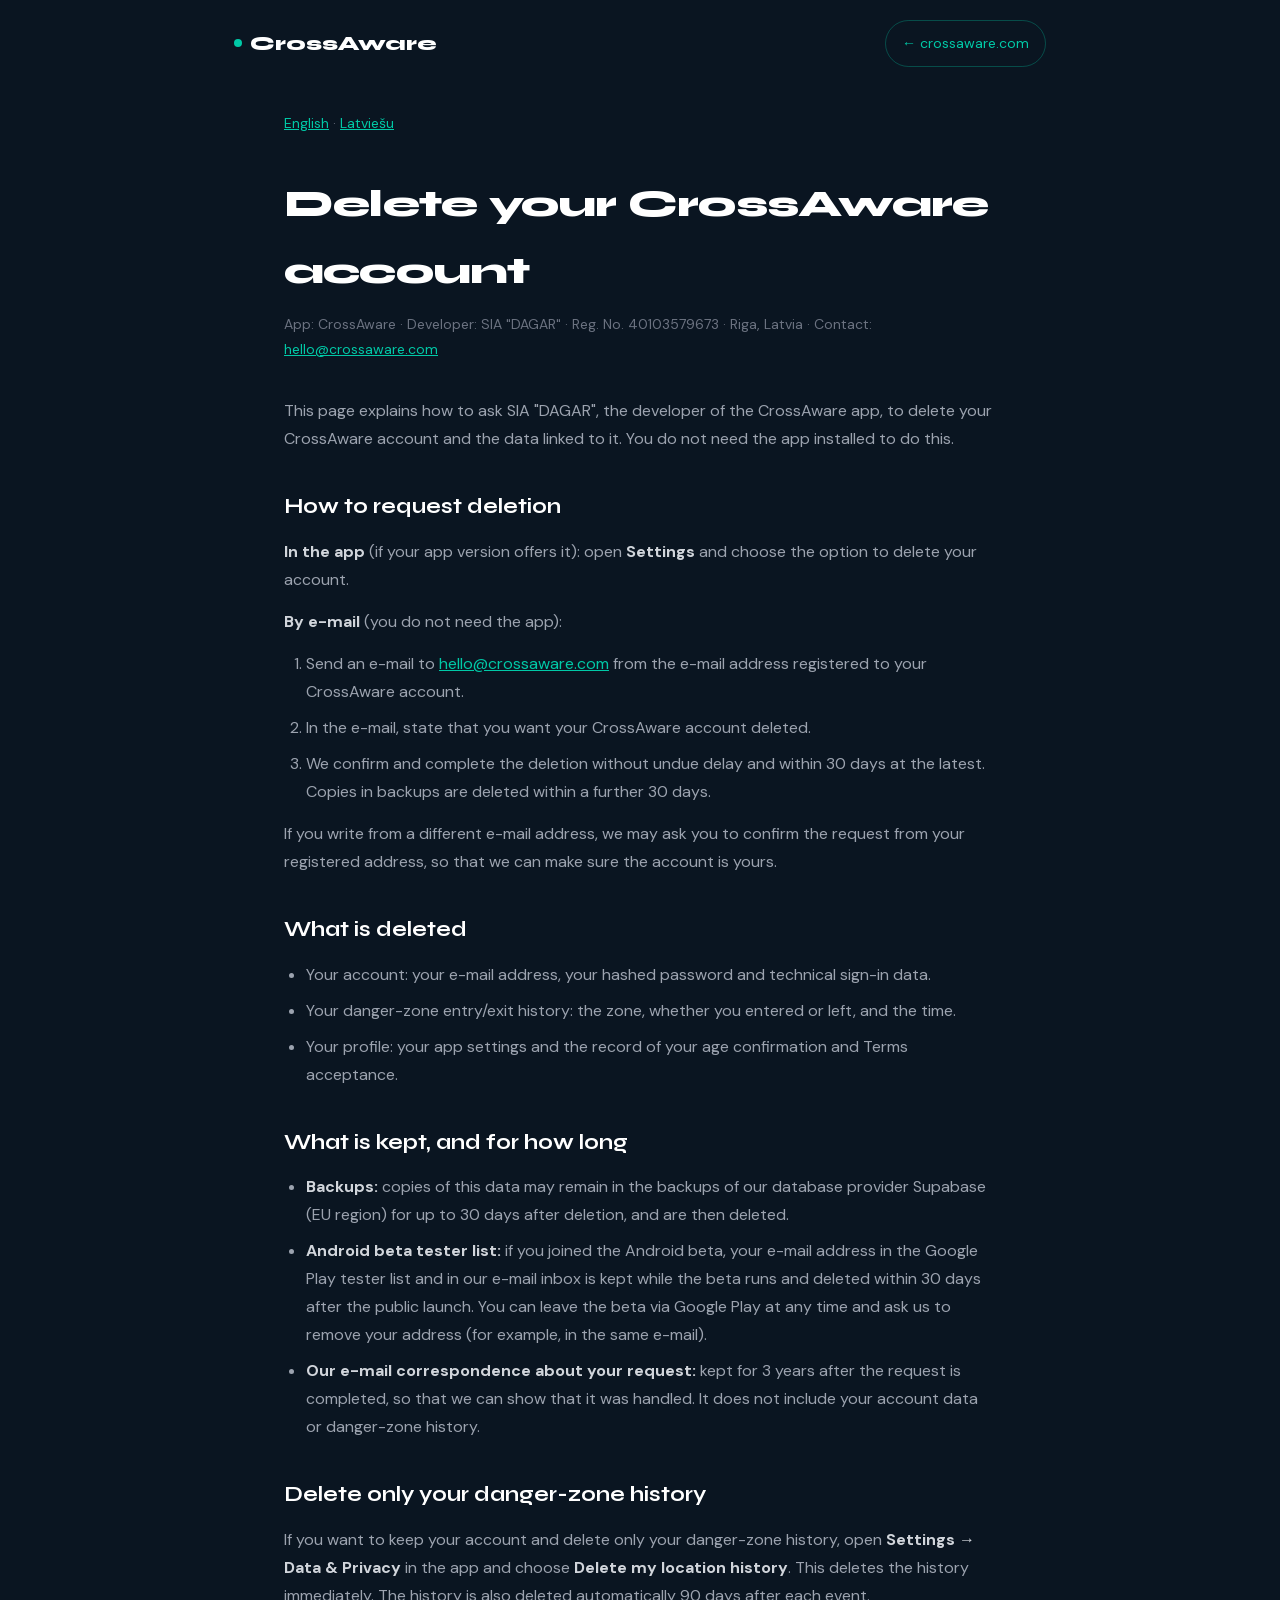
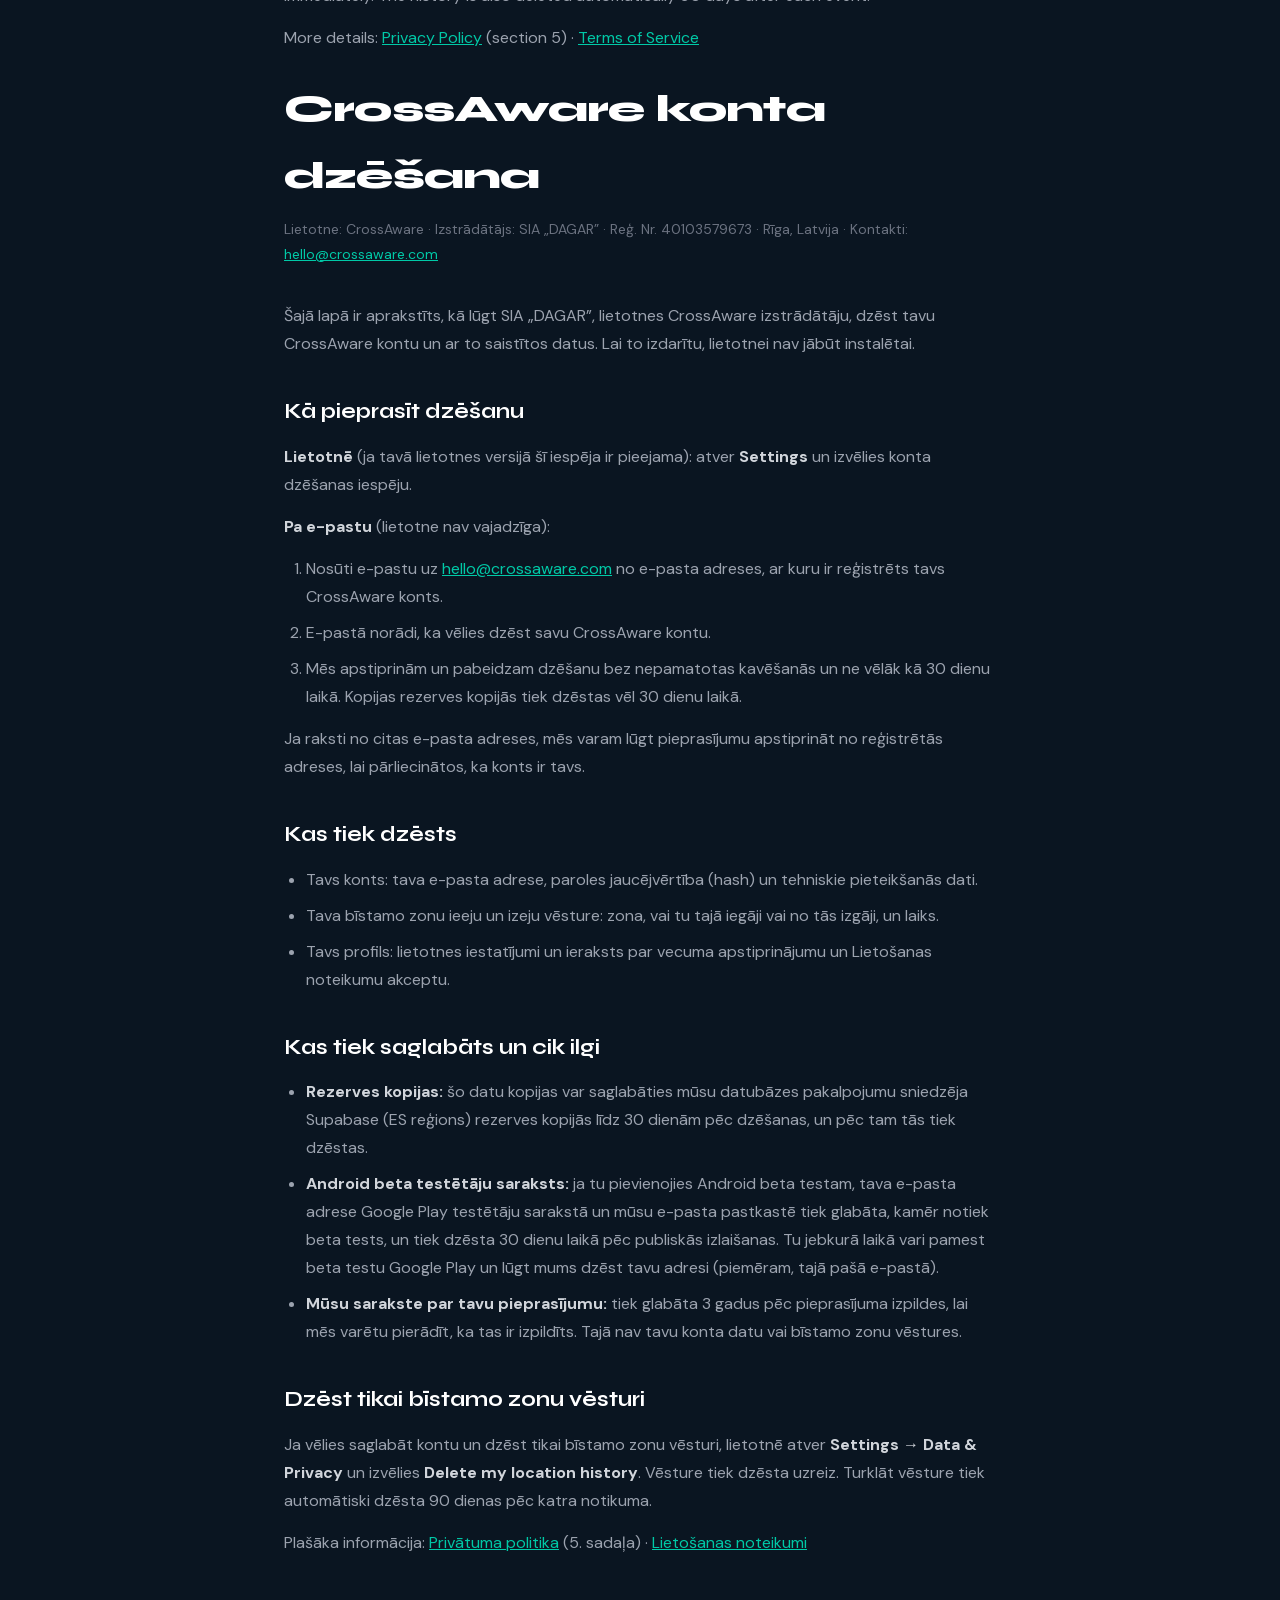
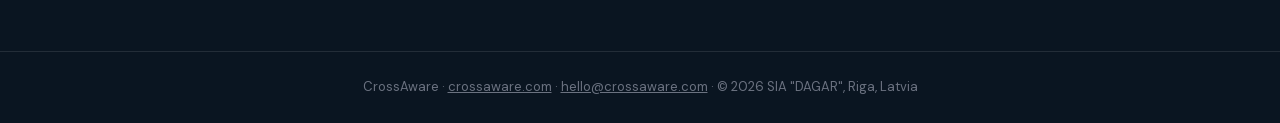
==== delete-account.html @ b70ab321 "Legal: add Latvian Terms 1.3 and Privacy 1.4 (/lv/) and account deletion page New pages from Tulks/L" ====
<!DOCTYPE html>
<html lang="en">
<head>
<meta charset="UTF-8">
<meta name="viewport" content="width=device-width, initial-scale=1.0">
<title>Delete your account · Konta dzēšana — CrossAware</title>
<meta name="description" content="How to request deletion of your CrossAware account (developer: SIA &quot;DAGAR&quot;) and what data is deleted. Kā pieprasīt CrossAware konta dzēšanu un kādi dati tiek dzēsti.">
<link rel="canonical" href="https://crossaware.com/delete-account.html">
<meta name="robots" content="index,follow">
<link href="/fonts/fonts.css" rel="stylesheet">
<style>
  :root{--navy:#0D1B2A;--navy2:#0A1521;--teal:#00C9A7;--blue:#2563EB;--muted:#9CA3AF;--dim:#6B7280;--border:rgba(255,255,255,0.1)}
  *{margin:0;padding:0;box-sizing:border-box}
  body{background:var(--navy2);color:#E5E7EB;font-family:'DM Sans',sans-serif;font-size:16px;line-height:1.75}
  nav{display:flex;align-items:center;justify-content:space-between;padding:20px 24px;max-width:860px;margin:0 auto}
  .logo{display:flex;align-items:center;gap:8px;font-family:'Syne',sans-serif;font-weight:800;font-size:19px;color:#fff;text-decoration:none}
  .logo .dot{width:8px;height:8px;border-radius:50%;background:var(--teal)}
  nav a.back{color:var(--teal);text-decoration:none;font-size:14px;padding:10px 16px;border:1px solid rgba(0,201,167,0.3);border-radius:100px}
  main{max-width:760px;margin:0 auto;padding:24px 24px 80px}
  h1{font-family:'Syne',sans-serif;font-size:clamp(28px,5vw,38px);font-weight:800;color:#fff;letter-spacing:-0.02em;margin:24px 0 8px}
  .meta{color:var(--dim);font-size:14px;margin-bottom:36px}
  .tldr{background:rgba(0,201,167,0.08);border:1px solid rgba(0,201,167,0.3);border-radius:16px;padding:20px 22px;margin-bottom:36px}
  .tldr b{color:var(--teal)}
  h2{font-family:'Syne',sans-serif;font-size:21px;font-weight:700;color:#fff;margin:36px 0 12px}
  p{color:var(--muted);margin-bottom:14px}
  ul,ol{margin:0 0 14px 22px;color:var(--muted)}
  li{margin-bottom:8px}
  b,strong{color:#D1D5DB}
  a{color:var(--teal)}
  table{width:100%;border-collapse:collapse;margin:16px 0 20px;font-size:14px}
  th{background:rgba(255,255,255,0.06);color:#fff;text-align:left;padding:10px 12px;border:1px solid var(--border)}
  td{padding:10px 12px;border:1px solid var(--border);color:var(--muted);vertical-align:top}
  .warn{background:rgba(239,68,68,0.08);border:1px solid rgba(239,68,68,0.4);border-radius:16px;padding:20px 22px;margin:20px 0}
  .warn b{color:#FCA5A5}
  footer{border-top:1px solid var(--border);padding:24px;text-align:center;color:var(--dim);font-size:13px}
  footer a{color:var(--dim)}
  @media(max-width:640px){table{font-size:12.5px}th,td{padding:8px}}
</style>

</head>
<body>
<nav>
  <a class="logo" href="/"><span class="dot"></span>CrossAware</a>
  <a class="back" href="/">← crossaware.com</a>
</nav>
<main>
  <div class="meta"><a href="#en">English</a> · <a href="#lv">Latviešu</a></div>

  <section id="en">
  <h1>Delete your CrossAware account</h1>
  <div class="meta">App: CrossAware · Developer: SIA "DAGAR" · Reg. No. 40103579673 · Riga, Latvia · Contact: <a href="mailto:hello@crossaware.com">hello@crossaware.com</a></div>

  <p>This page explains how to ask SIA "DAGAR", the developer of the CrossAware app, to delete your CrossAware account and the data linked to it. You do not need the app installed to do this.</p>

  <h2>How to request deletion</h2>
  <p><b>In the app</b> (if your app version offers it): open <b>Settings</b> and choose the option to delete your account.</p>
  <p><b>By e-mail</b> (you do not need the app):</p>
  <ol>
    <li>Send an e-mail to <a href="mailto:hello@crossaware.com">hello@crossaware.com</a> from the e-mail address registered to your CrossAware account.</li>
    <li>In the e-mail, state that you want your CrossAware account deleted.</li>
    <li>We confirm and complete the deletion without undue delay and within 30 days at the latest. Copies in backups are deleted within a further 30 days.</li>
  </ol>
  <p>If you write from a different e-mail address, we may ask you to confirm the request from your registered address, so that we can make sure the account is yours.</p>

  <h2>What is deleted</h2>
  <ul>
    <li>Your account: your e-mail address, your hashed password and technical sign-in data.</li>
    <li>Your danger-zone entry/exit history: the zone, whether you entered or left, and the time.</li>
    <li>Your profile: your app settings and the record of your age confirmation and Terms acceptance.</li>
  </ul>

  <h2>What is kept, and for how long</h2>
  <ul>
    <li><b>Backups:</b> copies of this data may remain in the backups of our database provider Supabase (EU region) for up to 30 days after deletion, and are then deleted.</li>
    <li><b>Android beta tester list:</b> if you joined the Android beta, your e-mail address in the Google Play tester list and in our e-mail inbox is kept while the beta runs and deleted within 30 days after the public launch. You can leave the beta via Google Play at any time and ask us to remove your address (for example, in the same e-mail).</li>
    <li><b>Our e-mail correspondence about your request:</b> kept for 3 years after the request is completed, so that we can show that it was handled. It does not include your account data or danger-zone history.</li>
  </ul>

  <h2>Delete only your danger-zone history</h2>
  <p>If you want to keep your account and delete only your danger-zone history, open <b>Settings &rarr; Data &amp; Privacy</b> in the app and choose <b>Delete my location history</b>. This deletes the history immediately. The history is also deleted automatically 90 days after each event.</p>

  <p>More details: <a href="/privacy.html">Privacy Policy</a> (section 5) · <a href="/terms.html">Terms of Service</a></p>
  </section>

  <section id="lv" lang="lv">
  <h1>CrossAware konta dzēšana</h1>
  <div class="meta">Lietotne: CrossAware · Izstrādātājs: SIA „DAGAR” · Reģ. Nr. 40103579673 · Rīga, Latvija · Kontakti: <a href="mailto:hello@crossaware.com">hello@crossaware.com</a></div>

  <p>Šajā lapā ir aprakstīts, kā lūgt SIA „DAGAR”, lietotnes CrossAware izstrādātāju, dzēst tavu CrossAware kontu un ar to saistītos datus. Lai to izdarītu, lietotnei nav jābūt instalētai.</p>

  <h2>Kā pieprasīt dzēšanu</h2>
  <p><b>Lietotnē</b> (ja tavā lietotnes versijā šī iespēja ir pieejama): atver <b>Settings</b> un izvēlies konta dzēšanas iespēju.</p>
  <p><b>Pa e-pastu</b> (lietotne nav vajadzīga):</p>
  <ol>
    <li>Nosūti e-pastu uz <a href="mailto:hello@crossaware.com">hello@crossaware.com</a> no e-pasta adreses, ar kuru ir reģistrēts tavs CrossAware konts.</li>
    <li>E-pastā norādi, ka vēlies dzēst savu CrossAware kontu.</li>
    <li>Mēs apstiprinām un pabeidzam dzēšanu bez nepamatotas kavēšanās un ne vēlāk kā 30 dienu laikā. Kopijas rezerves kopijās tiek dzēstas vēl 30 dienu laikā.</li>
  </ol>
  <p>Ja raksti no citas e-pasta adreses, mēs varam lūgt pieprasījumu apstiprināt no reģistrētās adreses, lai pārliecinātos, ka konts ir tavs.</p>

  <h2>Kas tiek dzēsts</h2>
  <ul>
    <li>Tavs konts: tava e-pasta adrese, paroles jaucējvērtība (hash) un tehniskie pieteikšanās dati.</li>
    <li>Tava bīstamo zonu ieeju un izeju vēsture: zona, vai tu tajā iegāji vai no tās izgāji, un laiks.</li>
    <li>Tavs profils: lietotnes iestatījumi un ieraksts par vecuma apstiprinājumu un Lietošanas noteikumu akceptu.</li>
  </ul>

  <h2>Kas tiek saglabāts un cik ilgi</h2>
  <ul>
    <li><b>Rezerves kopijas:</b> šo datu kopijas var saglabāties mūsu datubāzes pakalpojumu sniedzēja Supabase (ES reģions) rezerves kopijās līdz 30 dienām pēc dzēšanas, un pēc tam tās tiek dzēstas.</li>
    <li><b>Android beta testētāju saraksts:</b> ja tu pievienojies Android beta testam, tava e-pasta adrese Google Play testētāju sarakstā un mūsu e-pasta pastkastē tiek glabāta, kamēr notiek beta tests, un tiek dzēsta 30 dienu laikā pēc publiskās izlaišanas. Tu jebkurā laikā vari pamest beta testu Google Play un lūgt mums dzēst tavu adresi (piemēram, tajā pašā e-pastā).</li>
    <li><b>Mūsu sarakste par tavu pieprasījumu:</b> tiek glabāta 3 gadus pēc pieprasījuma izpildes, lai mēs varētu pierādīt, ka tas ir izpildīts. Tajā nav tavu konta datu vai bīstamo zonu vēstures.</li>
  </ul>

  <h2>Dzēst tikai bīstamo zonu vēsturi</h2>
  <p>Ja vēlies saglabāt kontu un dzēst tikai bīstamo zonu vēsturi, lietotnē atver <b>Settings &rarr; Data &amp; Privacy</b> un izvēlies <b>Delete my location history</b>. Vēsture tiek dzēsta uzreiz. Turklāt vēsture tiek automātiski dzēsta 90 dienas pēc katra notikuma.</p>

  <p>Plašāka informācija: <a href="/lv/privacy.html">Privātuma politika</a> (5. sadaļa) · <a href="/lv/terms.html">Lietošanas noteikumi</a></p>
  </section>
</main>
<footer>CrossAware · <a href="/">crossaware.com</a> · <a href="mailto:hello@crossaware.com">hello@crossaware.com</a> · © 2026 SIA "DAGAR", Riga, Latvia</footer>
</body>
</html>
---- fonts/fonts.css ----
/* Self-hosted fonts (SIL OFL 1.1, see OFL-*.txt). No requests to Google. */
@font-face { font-family: 'DM Sans'; font-style: normal; font-weight: 300 700; font-display: swap; src: url(dm-sans-latin-ext.woff2) format('woff2'); unicode-range: U+0100-02BA, U+02BD-02C5, U+02C7-02CC, U+02CE-02D7, U+02DD-02FF, U+0304, U+0308, U+0329, U+1D00-1DBF, U+1E00-1E9F, U+1EF2-1EFF, U+2020, U+20A0-20AB, U+20AD-20C0, U+2113, U+2C60-2C7F, U+A720-A7FF; }
@font-face { font-family: 'DM Sans'; font-style: normal; font-weight: 300 700; font-display: swap; src: url(dm-sans-latin.woff2) format('woff2'); unicode-range: U+0000-00FF, U+0131, U+0152-0153, U+02BB-02BC, U+02C6, U+02DA, U+02DC, U+0304, U+0308, U+0329, U+2000-206F, U+20AC, U+2122, U+2191, U+2193, U+2212, U+2215, U+FEFF, U+FFFD; }
@font-face { font-family: 'Syne'; font-style: normal; font-weight: 700 800; font-display: swap; src: url(syne-latin-ext.woff2) format('woff2'); unicode-range: U+0100-02BA, U+02BD-02C5, U+02C7-02CC, U+02CE-02D7, U+02DD-02FF, U+0304, U+0308, U+0329, U+1D00-1DBF, U+1E00-1E9F, U+1EF2-1EFF, U+2020, U+20A0-20AB, U+20AD-20C0, U+2113, U+2C60-2C7F, U+A720-A7FF; }
@font-face { font-family: 'Syne'; font-style: normal; font-weight: 700 800; font-display: swap; src: url(syne-latin.woff2) format('woff2'); unicode-range: U+0000-00FF, U+0131, U+0152-0153, U+02BB-02BC, U+02C6, U+02DA, U+02DC, U+0304, U+0308, U+0329, U+2000-206F, U+20AC, U+2122, U+2191, U+2193, U+2212, U+2215, U+FEFF, U+FFFD; }
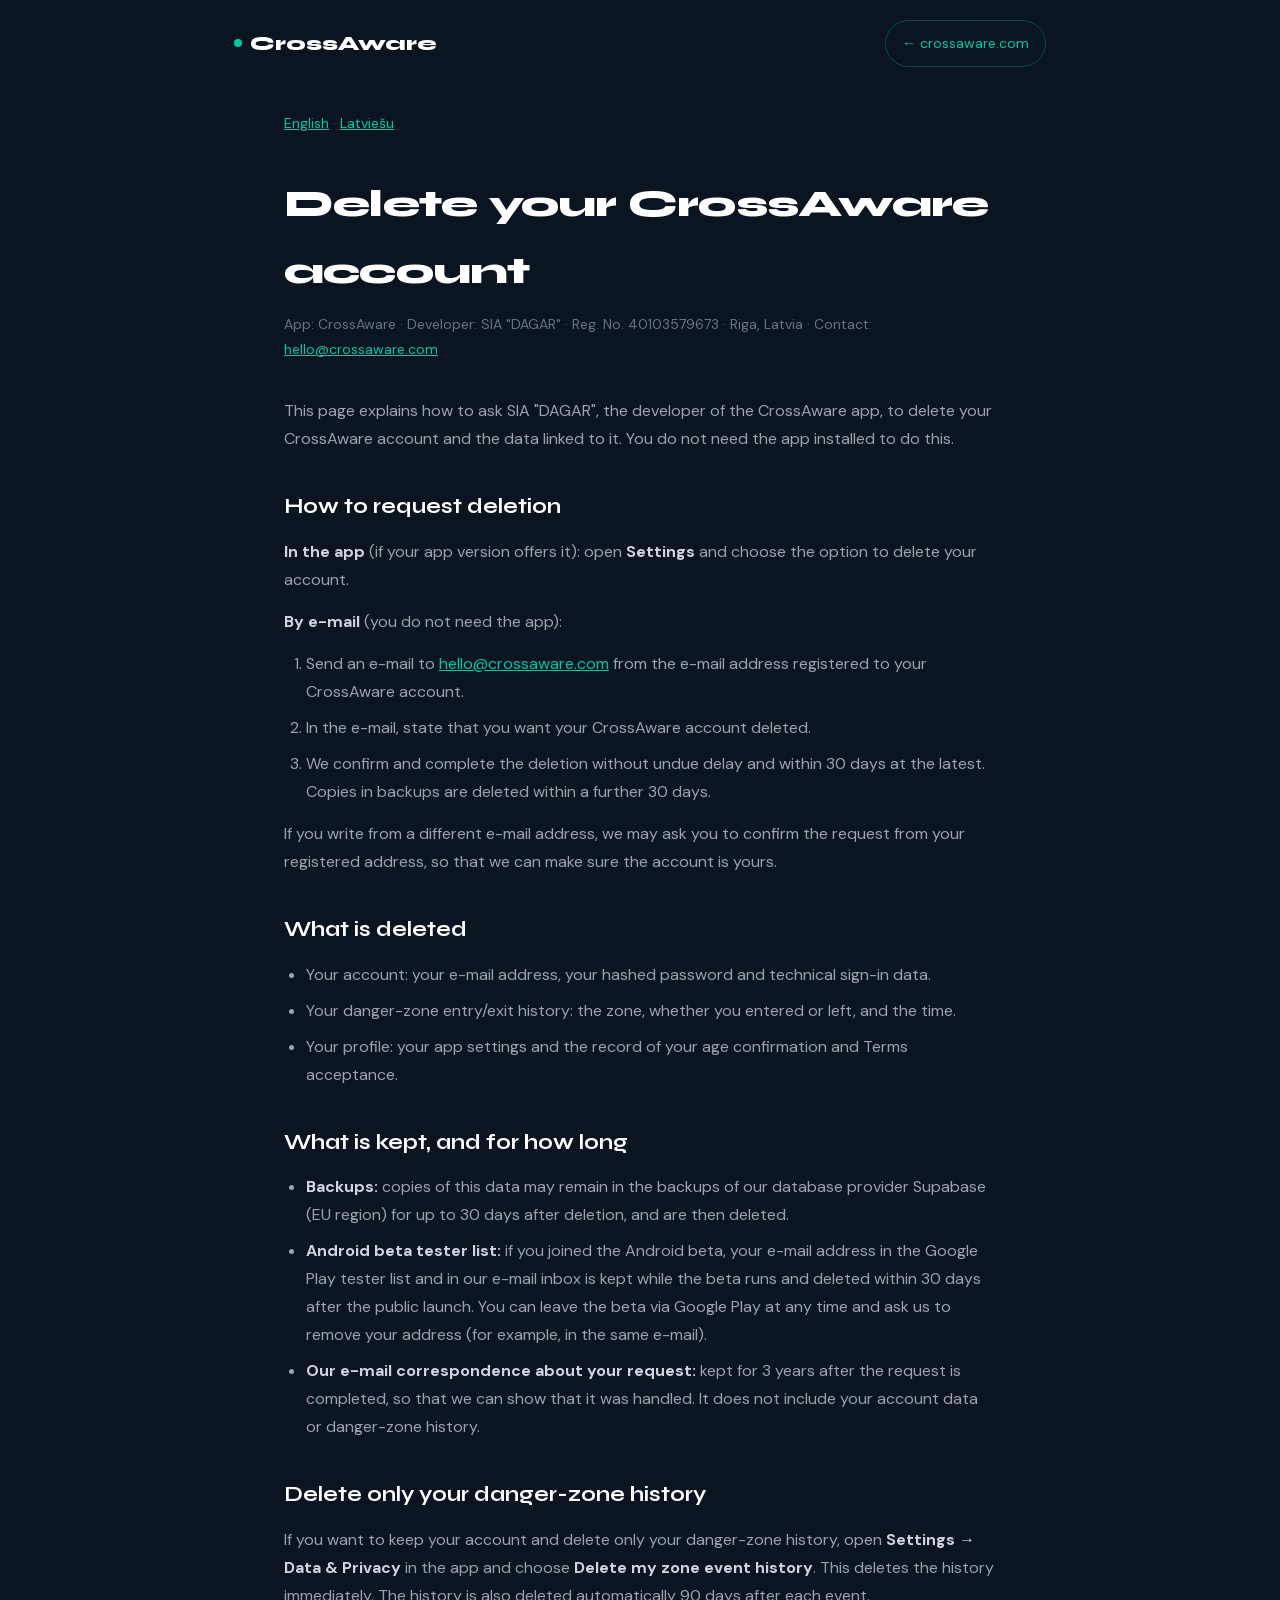
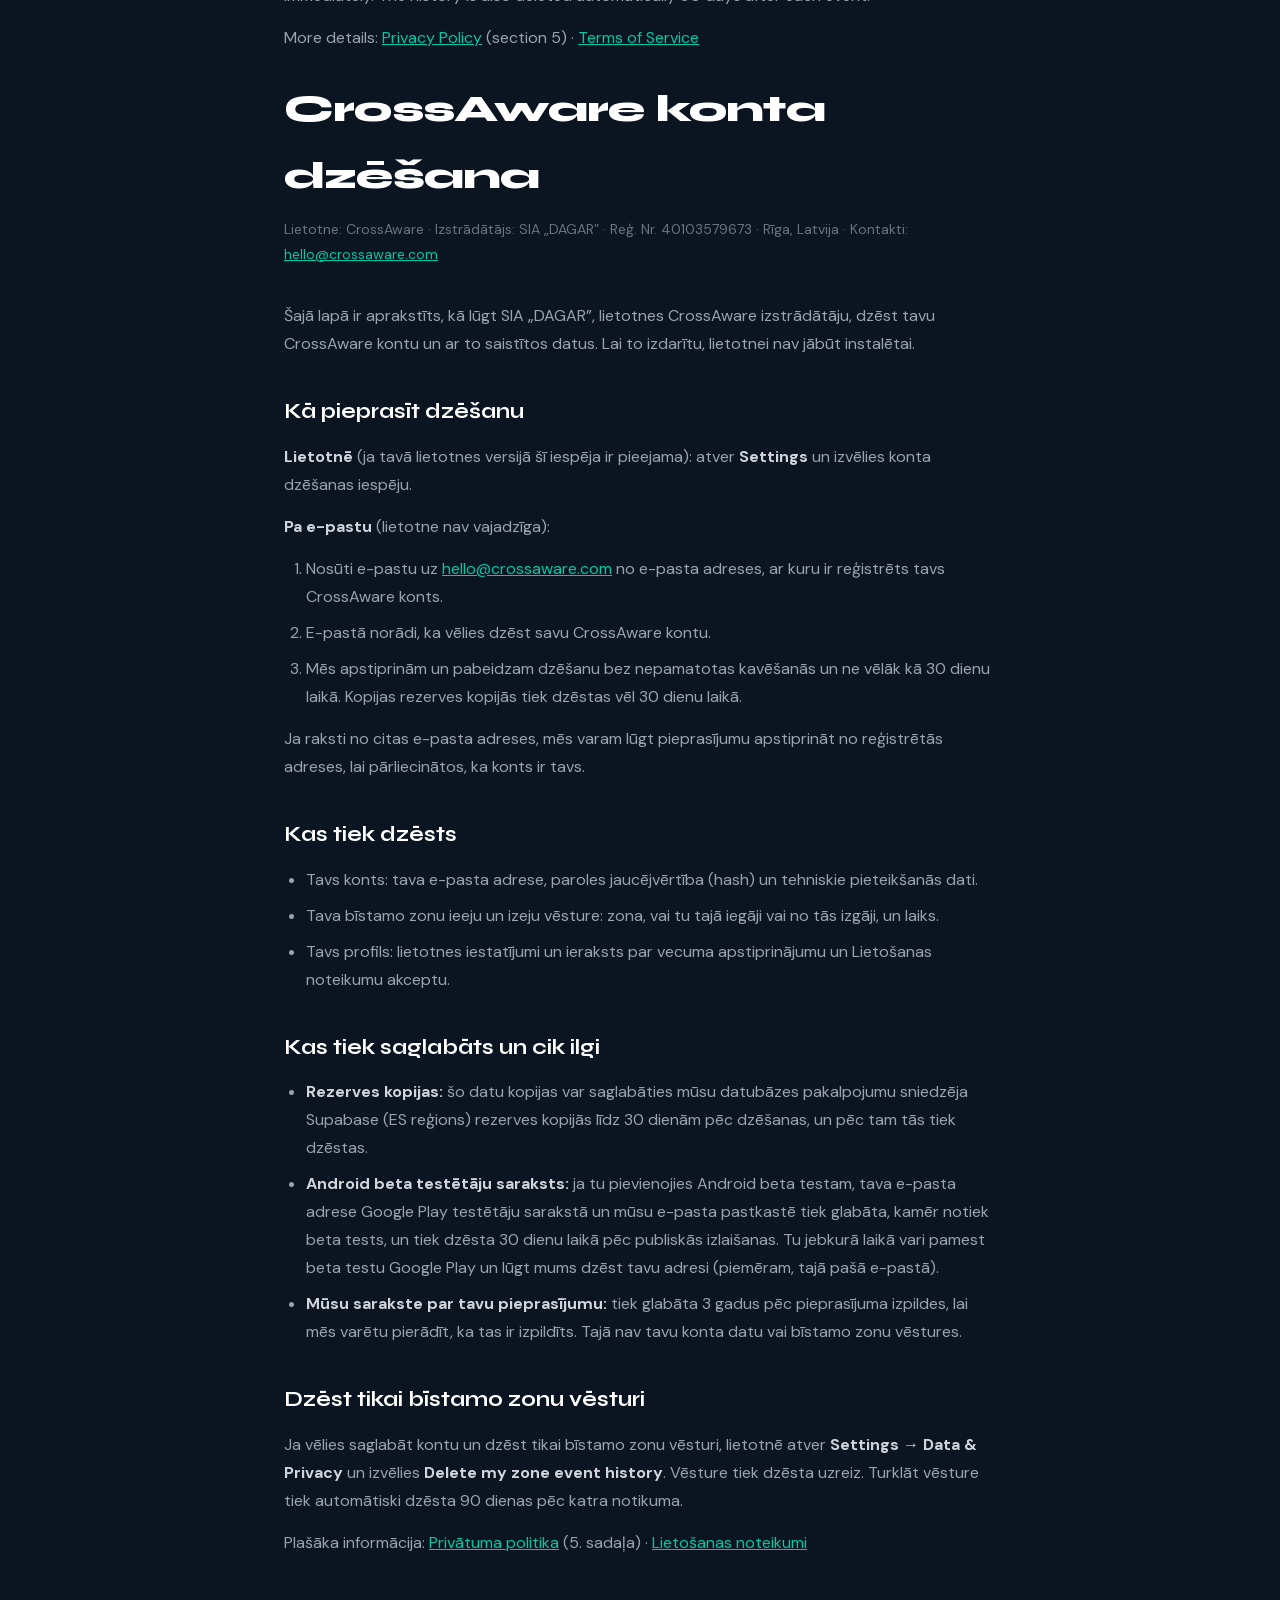
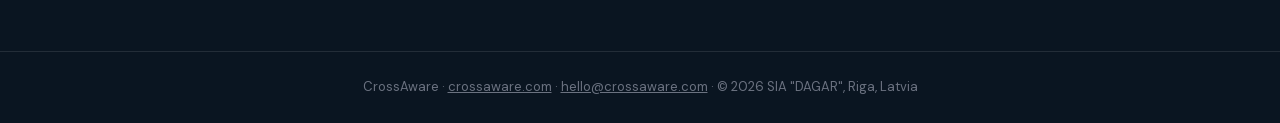
==== commit d032b35a: "delete-account: cite renamed app button "Delete my zone event history" The app's Settings > Data & P" ====
--- a/delete-account.html
+++ b/delete-account.html
@@ -77,7 +77,7 @@
   </ul>
 
   <h2>Delete only your danger-zone history</h2>
-  <p>If you want to keep your account and delete only your danger-zone history, open <b>Settings &rarr; Data &amp; Privacy</b> in the app and choose <b>Delete my location history</b>. This deletes the history immediately. The history is also deleted automatically 90 days after each event.</p>
+  <p>If you want to keep your account and delete only your danger-zone history, open <b>Settings &rarr; Data &amp; Privacy</b> in the app and choose <b>Delete my zone event history</b>. This deletes the history immediately. The history is also deleted automatically 90 days after each event.</p>
 
   <p>More details: <a href="/privacy.html">Privacy Policy</a> (section 5) · <a href="/terms.html">Terms of Service</a></p>
   </section>
@@ -113,7 +113,7 @@
   </ul>
 
   <h2>Dzēst tikai bīstamo zonu vēsturi</h2>
-  <p>Ja vēlies saglabāt kontu un dzēst tikai bīstamo zonu vēsturi, lietotnē atver <b>Settings &rarr; Data &amp; Privacy</b> un izvēlies <b>Delete my location history</b>. Vēsture tiek dzēsta uzreiz. Turklāt vēsture tiek automātiski dzēsta 90 dienas pēc katra notikuma.</p>
+  <p>Ja vēlies saglabāt kontu un dzēst tikai bīstamo zonu vēsturi, lietotnē atver <b>Settings &rarr; Data &amp; Privacy</b> un izvēlies <b>Delete my zone event history</b>. Vēsture tiek dzēsta uzreiz. Turklāt vēsture tiek automātiski dzēsta 90 dienas pēc katra notikuma.</p>
 
   <p>Plašāka informācija: <a href="/lv/privacy.html">Privātuma politika</a> (5. sadaļa) · <a href="/lv/terms.html">Lietošanas noteikumi</a></p>
   </section>
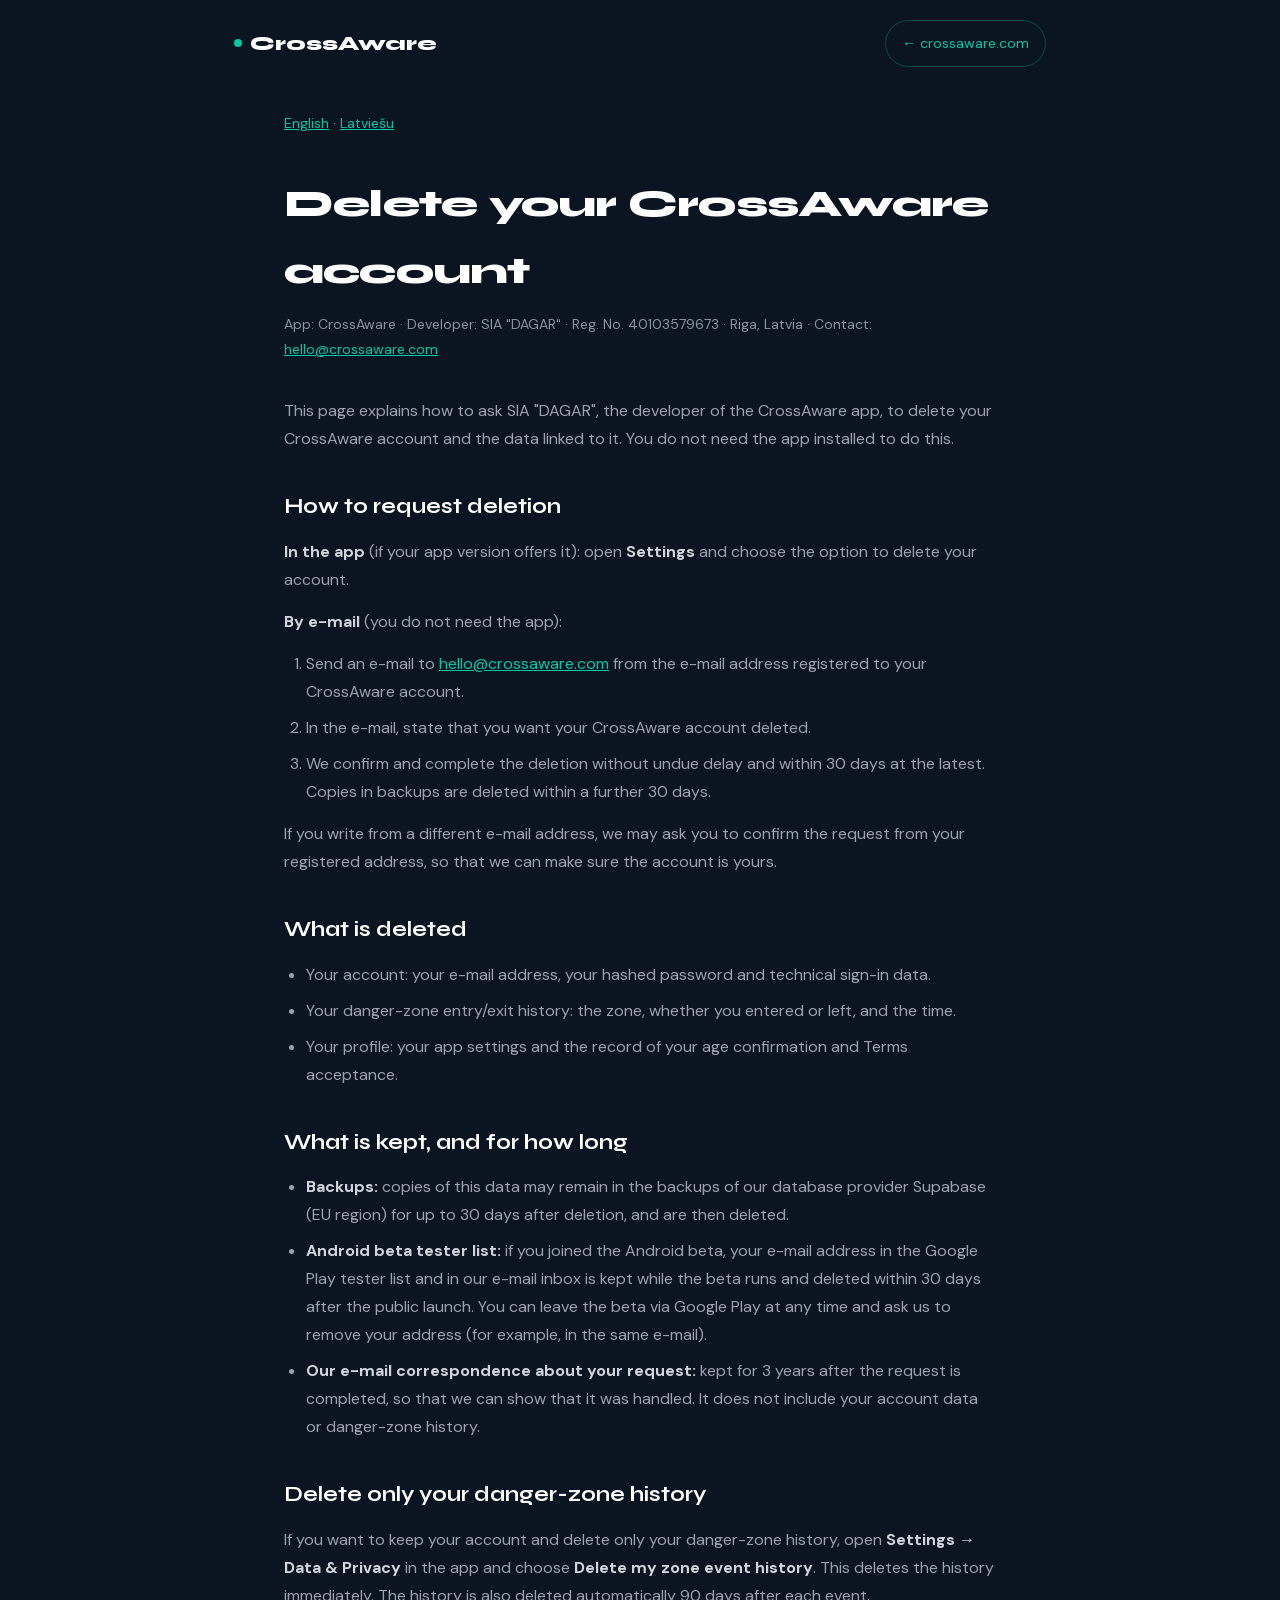
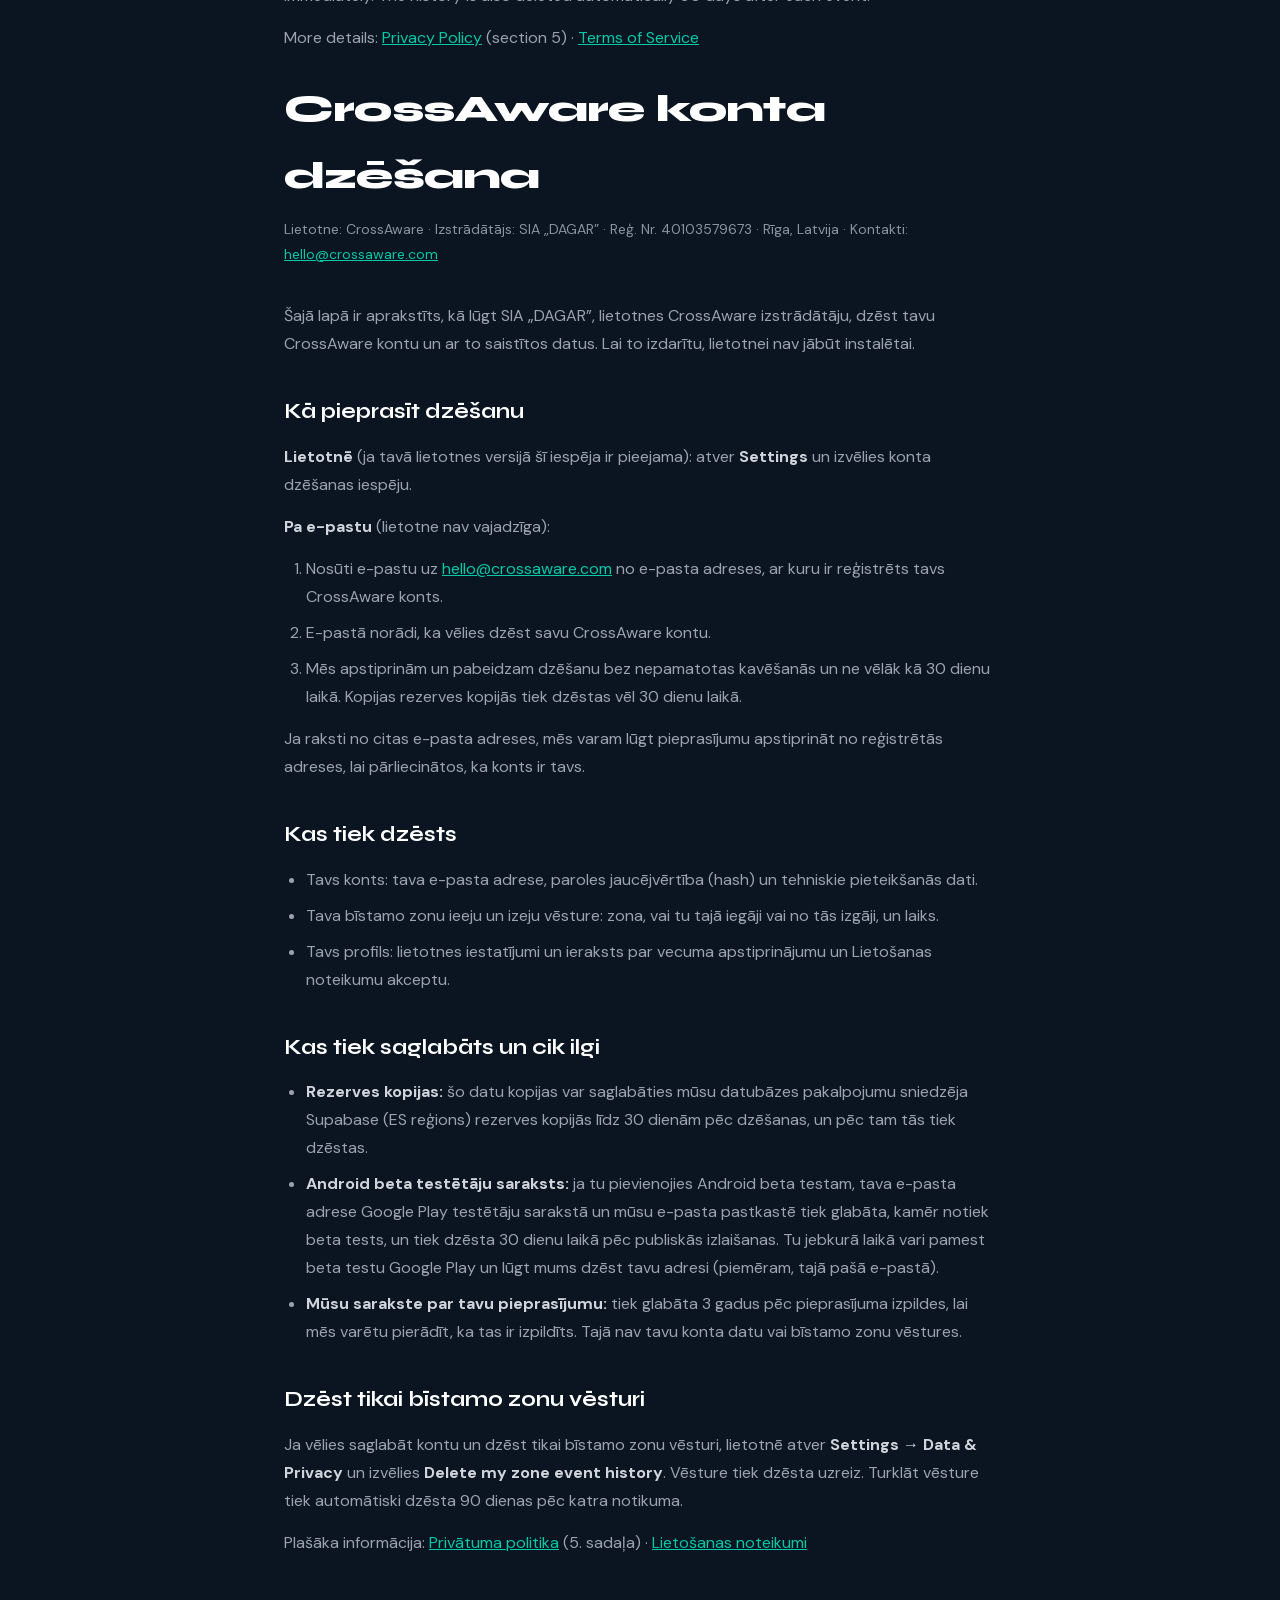
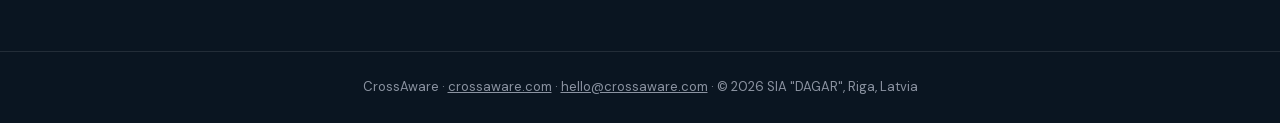
==== commit 8aa3b51f: "Contrast: all text meets WCAG AA (axe/Lighthouse color-contrast clean) - --muted #6B7280 -> #8B93A1 " ====
--- a/delete-account.html
+++ b/delete-account.html
@@ -9,7 +9,7 @@
 <meta name="robots" content="index,follow">
 <link href="/fonts/fonts.css" rel="stylesheet">
 <style>
-  :root{--navy:#0D1B2A;--navy2:#0A1521;--teal:#00C9A7;--blue:#2563EB;--muted:#9CA3AF;--dim:#6B7280;--border:rgba(255,255,255,0.1)}
+  :root{--navy:#0D1B2A;--navy2:#0A1521;--teal:#00C9A7;--blue:#2563EB;--muted:#9CA3AF;--dim:#8B93A1;--border:rgba(255,255,255,0.1)}
   *{margin:0;padding:0;box-sizing:border-box}
   body{background:var(--navy2);color:#E5E7EB;font-family:'DM Sans',sans-serif;font-size:16px;line-height:1.75}
   nav{display:flex;align-items:center;justify-content:space-between;padding:20px 24px;max-width:860px;margin:0 auto}
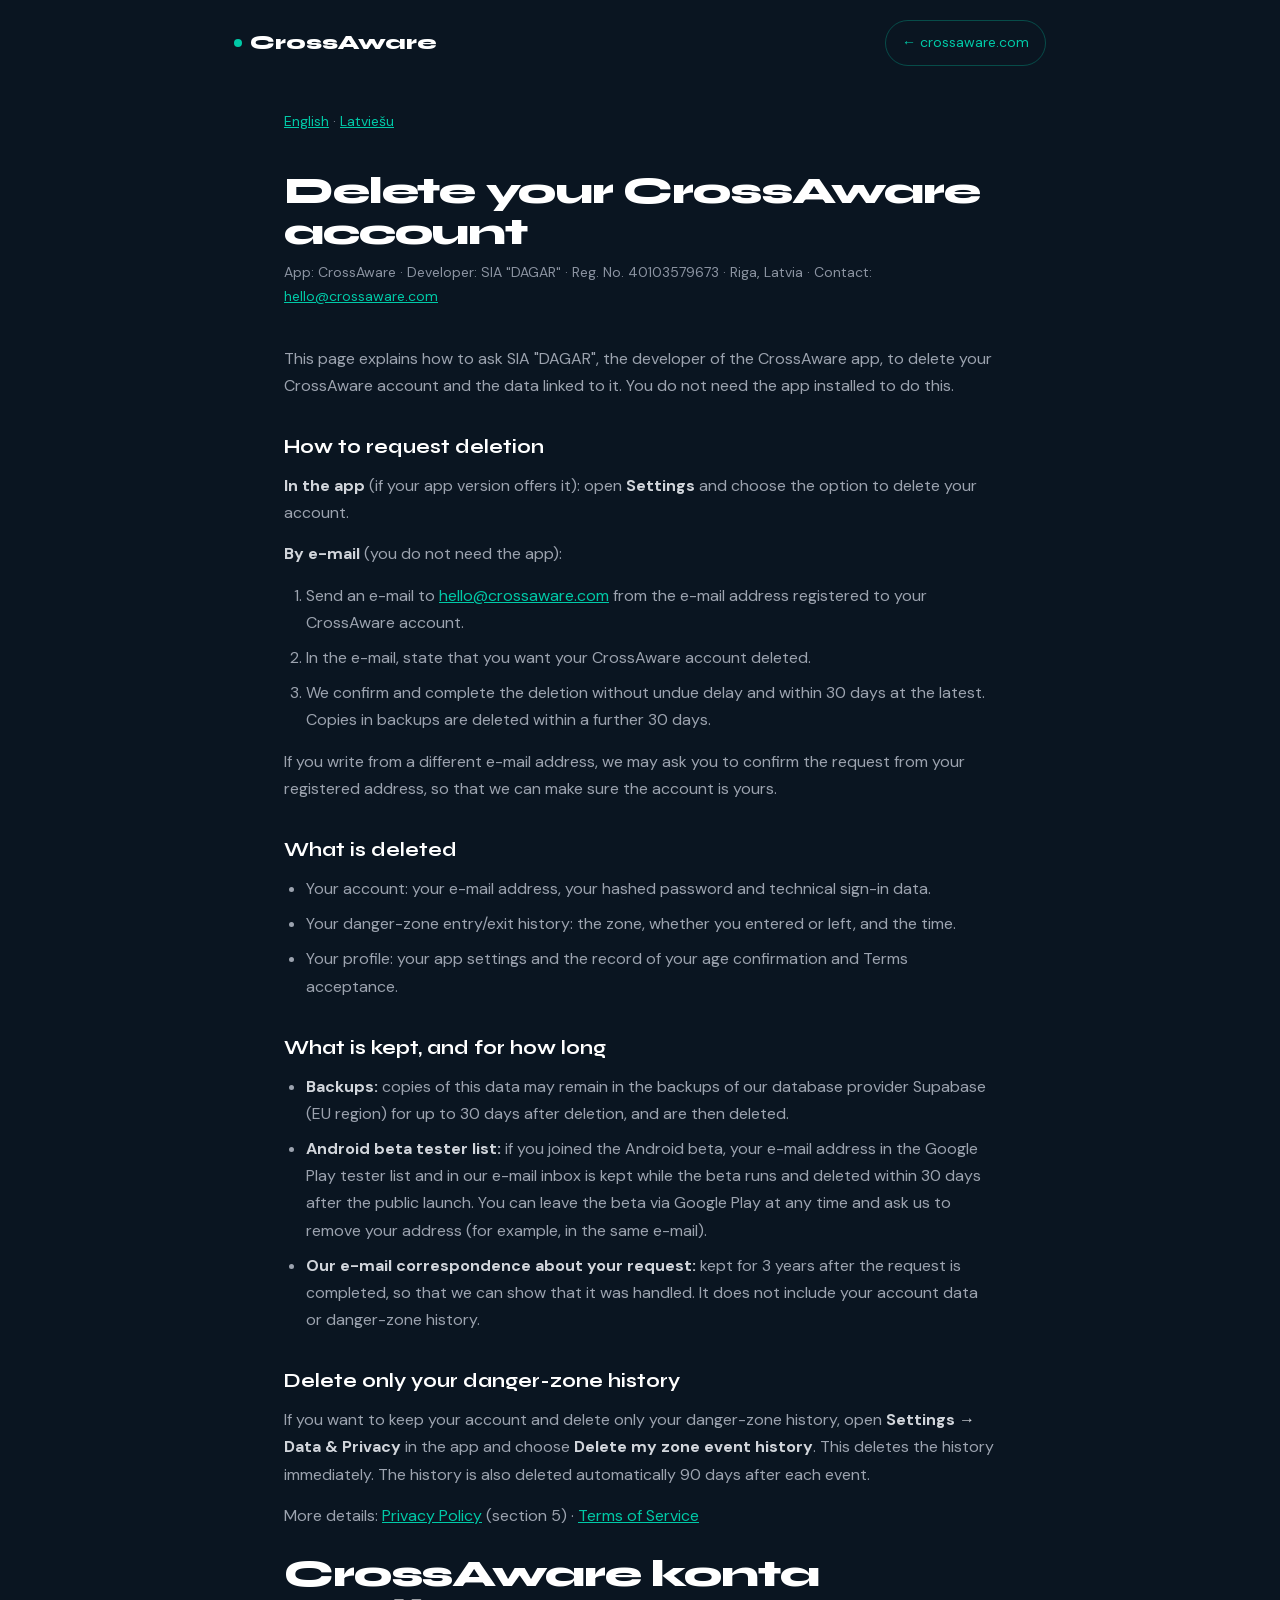
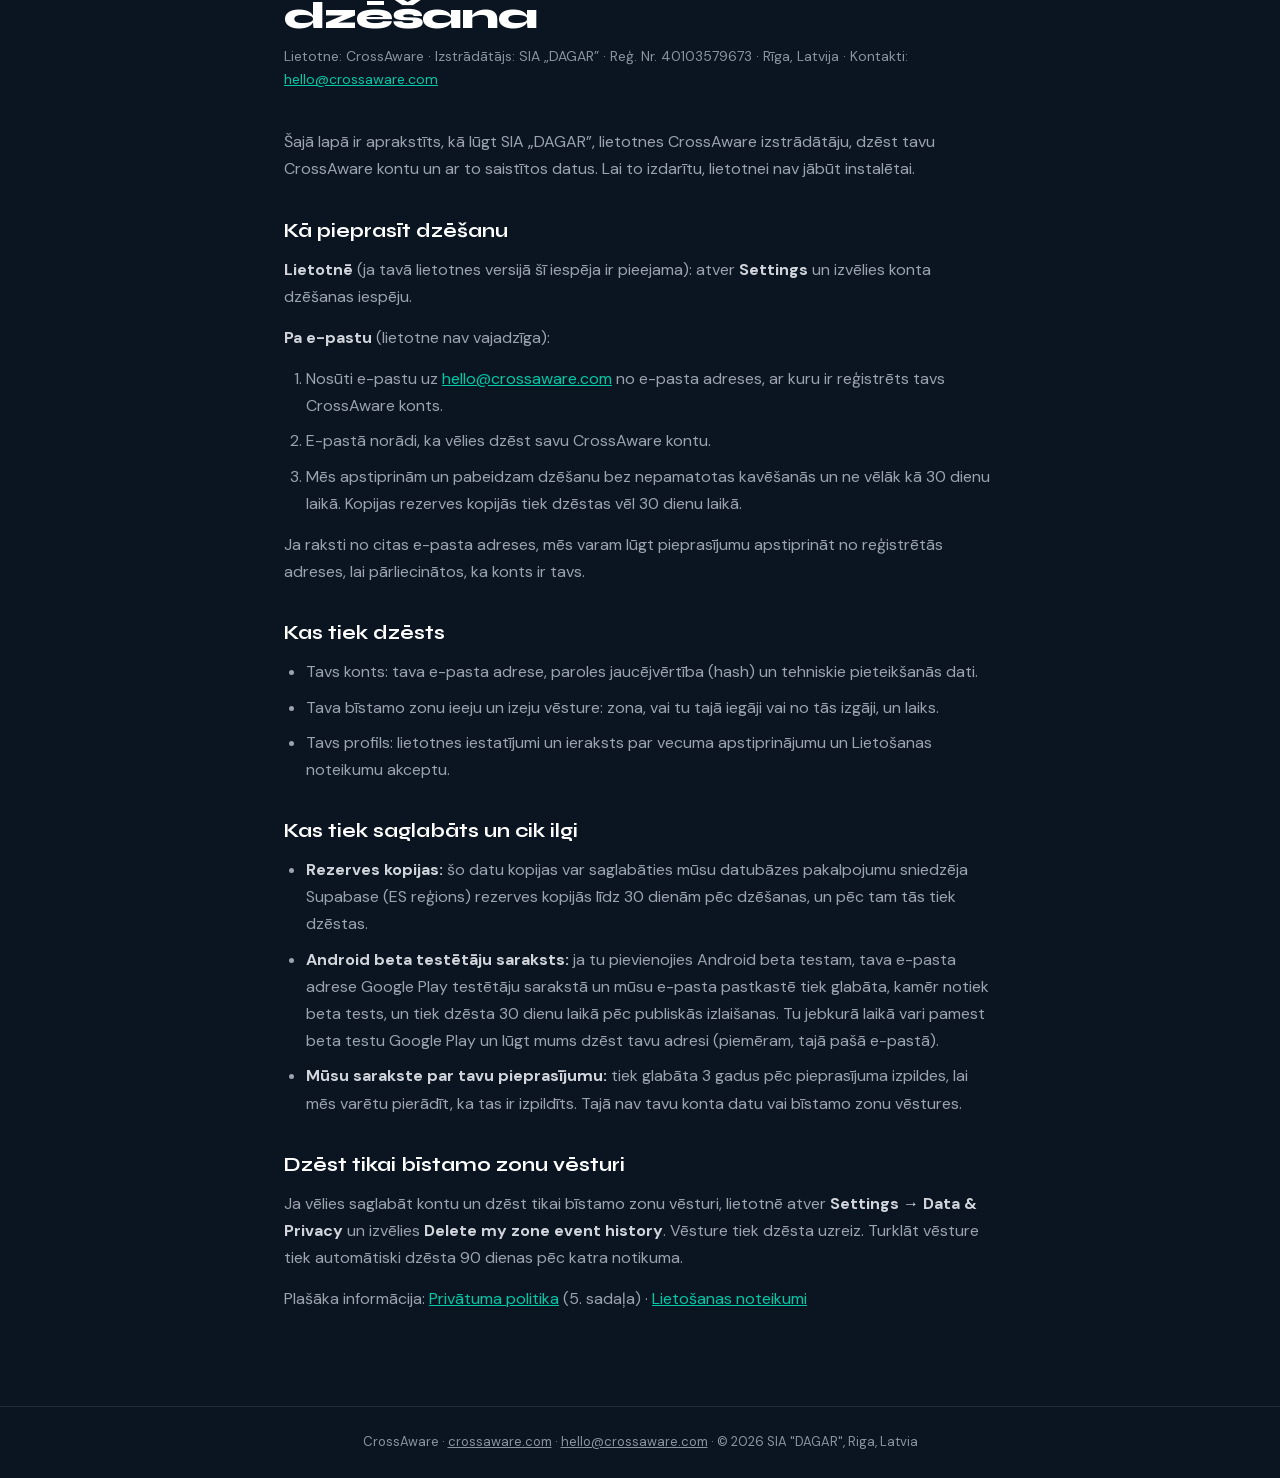
==== commit f10115fc: "Typography: shared tokens in fonts.css, one scale for home and legal pages - fonts/fonts.css: --font" ====
--- a/delete-account.html
+++ b/delete-account.html
@@ -7,34 +7,36 @@
 <meta name="description" content="How to request deletion of your CrossAware account (developer: SIA &quot;DAGAR&quot;) and what data is deleted. Kā pieprasīt CrossAware konta dzēšanu un kādi dati tiek dzēsti.">
 <link rel="canonical" href="https://crossaware.com/delete-account.html">
 <meta name="robots" content="index,follow">
+<link rel="preload" href="/fonts/syne-latin.woff2" as="font" type="font/woff2" crossorigin>
+<link rel="preload" href="/fonts/dm-sans-latin.woff2" as="font" type="font/woff2" crossorigin>
 <link href="/fonts/fonts.css" rel="stylesheet">
 <style>
   :root{--navy:#0D1B2A;--navy2:#0A1521;--teal:#00C9A7;--blue:#2563EB;--muted:#9CA3AF;--dim:#8B93A1;--border:rgba(255,255,255,0.1)}
   *{margin:0;padding:0;box-sizing:border-box}
-  body{background:var(--navy2);color:#E5E7EB;font-family:'DM Sans',sans-serif;font-size:16px;line-height:1.75}
+  body{background:var(--navy2);color:#E5E7EB;font-family:var(--font-body);font-size:var(--fs-body);line-height:var(--lh-relaxed)}
   nav{display:flex;align-items:center;justify-content:space-between;padding:20px 24px;max-width:860px;margin:0 auto}
-  .logo{display:flex;align-items:center;gap:8px;font-family:'Syne',sans-serif;font-weight:800;font-size:19px;color:#fff;text-decoration:none}
+  .logo{display:flex;align-items:center;gap:8px;font-family:var(--font-display);font-weight:var(--fw-black);font-size:19px;color:#fff;text-decoration:none}
   .logo .dot{width:8px;height:8px;border-radius:50%;background:var(--teal)}
-  nav a.back{color:var(--teal);text-decoration:none;font-size:14px;padding:10px 16px;border:1px solid rgba(0,201,167,0.3);border-radius:100px}
+  nav a.back{color:var(--teal);text-decoration:none;font-size:var(--fs-body-sm);padding:10px 16px;border:1px solid rgba(0,201,167,0.3);border-radius:100px}
   main{max-width:760px;margin:0 auto;padding:24px 24px 80px}
-  h1{font-family:'Syne',sans-serif;font-size:clamp(28px,5vw,38px);font-weight:800;color:#fff;letter-spacing:-0.02em;margin:24px 0 8px}
-  .meta{color:var(--dim);font-size:14px;margin-bottom:36px}
+  h1{font-family:var(--font-display);font-size:var(--fs-h1-doc);font-weight:var(--fw-black);line-height:var(--lh-heading);color:#fff;letter-spacing:var(--ls-display);margin:24px 0 8px}
+  .meta{color:var(--dim);font-size:var(--fs-body-sm);margin-bottom:36px}
   .tldr{background:rgba(0,201,167,0.08);border:1px solid rgba(0,201,167,0.3);border-radius:16px;padding:20px 22px;margin-bottom:36px}
   .tldr b{color:var(--teal)}
-  h2{font-family:'Syne',sans-serif;font-size:21px;font-weight:700;color:#fff;margin:36px 0 12px}
+  h2{font-family:var(--font-display);font-size:var(--fs-h3);font-weight:var(--fw-bold);line-height:var(--lh-snug);color:#fff;margin:36px 0 12px}
   p{color:var(--muted);margin-bottom:14px}
   ul,ol{margin:0 0 14px 22px;color:var(--muted)}
   li{margin-bottom:8px}
   b,strong{color:#D1D5DB}
   a{color:var(--teal)}
-  table{width:100%;border-collapse:collapse;margin:16px 0 20px;font-size:14px}
+  table{width:100%;border-collapse:collapse;margin:16px 0 20px;font-size:var(--fs-body-sm)}
   th{background:rgba(255,255,255,0.06);color:#fff;text-align:left;padding:10px 12px;border:1px solid var(--border)}
   td{padding:10px 12px;border:1px solid var(--border);color:var(--muted);vertical-align:top}
   .warn{background:rgba(239,68,68,0.08);border:1px solid rgba(239,68,68,0.4);border-radius:16px;padding:20px 22px;margin:20px 0}
   .warn b{color:#FCA5A5}
-  footer{border-top:1px solid var(--border);padding:24px;text-align:center;color:var(--dim);font-size:13px}
+  footer{border-top:1px solid var(--border);padding:24px;text-align:center;color:var(--dim);font-size:var(--fs-small)}
   footer a{color:var(--dim)}
-  @media(max-width:640px){table{font-size:12.5px}th,td{padding:8px}}
+  @media(max-width:640px){table{font-size:var(--fs-xs)}th,td{padding:8px}}
 </style>
 
 </head>
--- a/fonts/fonts.css
+++ b/fonts/fonts.css
@@ -3,3 +3,44 @@
 @font-face { font-family: 'DM Sans'; font-style: normal; font-weight: 300 700; font-display: swap; src: url(dm-sans-latin.woff2) format('woff2'); unicode-range: U+0000-00FF, U+0131, U+0152-0153, U+02BB-02BC, U+02C6, U+02DA, U+02DC, U+0304, U+0308, U+0329, U+2000-206F, U+20AC, U+2122, U+2191, U+2193, U+2212, U+2215, U+FEFF, U+FFFD; }
 @font-face { font-family: 'Syne'; font-style: normal; font-weight: 700 800; font-display: swap; src: url(syne-latin-ext.woff2) format('woff2'); unicode-range: U+0100-02BA, U+02BD-02C5, U+02C7-02CC, U+02CE-02D7, U+02DD-02FF, U+0304, U+0308, U+0329, U+1D00-1DBF, U+1E00-1E9F, U+1EF2-1EFF, U+2020, U+20A0-20AB, U+20AD-20C0, U+2113, U+2C60-2C7F, U+A720-A7FF; }
 @font-face { font-family: 'Syne'; font-style: normal; font-weight: 700 800; font-display: swap; src: url(syne-latin.woff2) format('woff2'); unicode-range: U+0000-00FF, U+0131, U+0152-0153, U+02BB-02BC, U+02C6, U+02DA, U+02DC, U+0304, U+0308, U+0329, U+2000-206F, U+20AC, U+2122, U+2191, U+2193, U+2212, U+2215, U+FEFF, U+FFFD; }
+
+/* Typography tokens shared by every page (index, privacy, terms, delete-account).
+   Display font (Syne) only for h1/h2, big numbers and the logo; body and UI use DM Sans. */
+:root {
+  --font-display: 'Syne', sans-serif;
+  --font-body: 'DM Sans', sans-serif;
+
+  --fs-hero: clamp(44px, 5vw, 76px);     /* home h1 (two-column hero) */
+  --fs-stat: clamp(56px, 10vw, 96px);    /* big statistic */
+  --fs-h2: clamp(32px, 5vw, 52px);       /* section headings */
+  --fs-h1-doc: clamp(28px, 5vw, 38px);   /* legal page title */
+  --fs-h3: clamp(18px, 1.5vw, 20px);     /* card / document sub-headings */
+  --fs-h4: 16px;                         /* FAQ questions, list headings */
+  --fs-lead: clamp(16px, 1.4vw, 18px);   /* intro paragraphs */
+  --fs-body: 16px;
+  --fs-body-sm: 14px;                    /* card text, tables, secondary UI */
+  --fs-button: 15px;
+  --fs-small: 13px;                      /* chips, footer, segmented controls */
+  --fs-xs: 12px;                         /* labels, fine print */
+  --fs-2xs: 11px;                        /* tags, pills */
+
+  --fw-light: 300;
+  --fw-regular: 400;
+  --fw-medium: 500;
+  --fw-semibold: 600;
+  --fw-bold: 700;
+  --fw-black: 800;
+
+  --lh-display: 1;
+  --lh-heading: 1.1;
+  --lh-snug: 1.3;
+  --lh-body: 1.6;
+  --lh-relaxed: 1.7;
+
+  --ls-display: -0.03em;
+  --ls-snug: -0.01em;
+  --ls-caps: 0.1em;
+}
+@media (max-width: 900px) {
+  :root { --fs-hero: clamp(38px, 10.5vw, 72px); }  /* one-column hero */
+}
